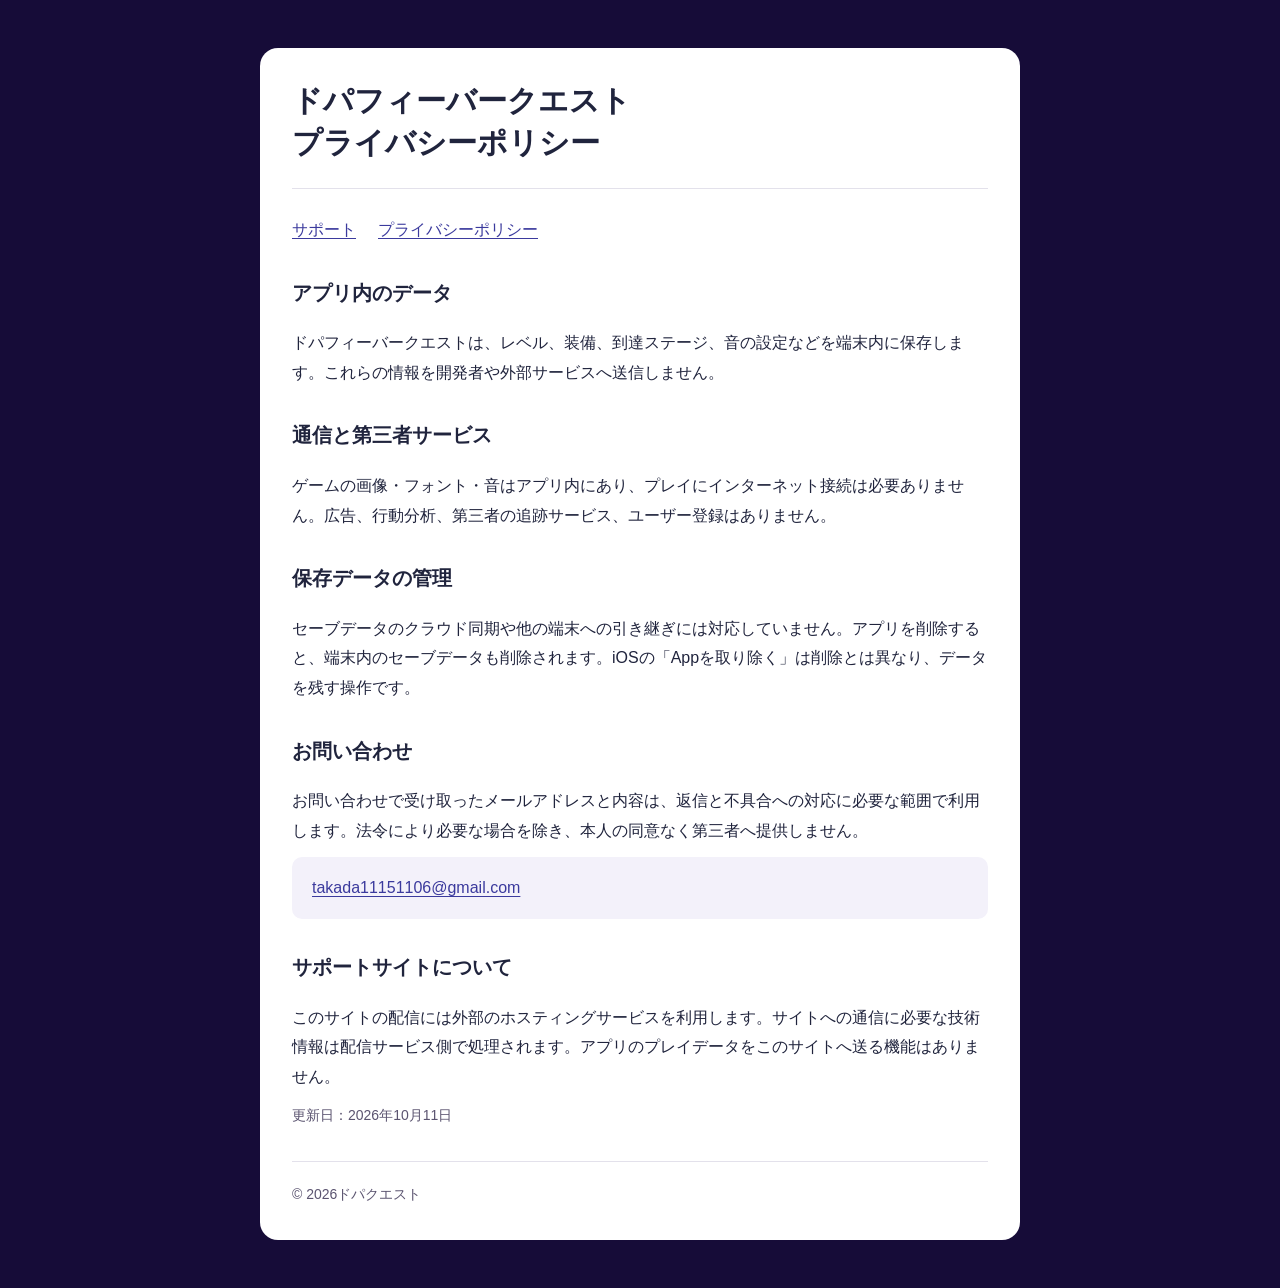
==== dopaquest/privacy.html @ db0bc522 "Add Dopaquest support and privacy pages" ====
<!doctype html>
<html lang="ja"><head><meta charset="utf-8"><meta name="viewport" content="width=device-width,initial-scale=1"><title>プライバシーポリシー | ドパフィーバークエスト</title><meta name="description" content="ドパフィーバークエストのサポートとプライバシーポリシー"><style>*{box-sizing:border-box}body{margin:0;background:#160c38;color:#20243d;font-family:-apple-system,BlinkMacSystemFont,"Hiragino Sans",Meiryo,sans-serif;line-height:1.85}main{max-width:760px;margin:48px auto;padding:32px;background:#fff;border-radius:18px}header{display:flex;gap:20px;align-items:center;border-bottom:1px solid #e3e1eb;padding-bottom:24px;margin-bottom:26px}header img{width:72px;height:72px;border-radius:16px}h1{font-size:clamp(22px,4vw,30px);line-height:1.4;margin:0}h2{font-size:20px;margin-top:30px}p{margin:12px 0}a{color:#3b3a9d;text-underline-offset:3px}nav{display:flex;gap:22px;flex-wrap:wrap;margin:24px 0}footer{color:#5b5470;border-top:1px solid #e3e1eb;margin-top:32px;padding-top:20px;font-size:14px}.small{font-size:14px;color:#5b5470}.contact{display:block;padding:16px 20px;background:#f3f1fa;border-radius:10px;overflow-wrap:anywhere}@media(max-width:600px){main{margin:16px;padding:24px 20px}header{gap:14px}header img{width:56px;height:56px}}</style></head><body><main><header><h1>ドパフィーバークエスト<br>プライバシーポリシー</h1></header><nav><a href="index.html">サポート</a><a href="privacy.html">プライバシーポリシー</a></nav><h2>アプリ内のデータ</h2>
<p>ドパフィーバークエストは、レベル、装備、到達ステージ、音の設定などを端末内に保存します。これらの情報を開発者や外部サービスへ送信しません。</p>
<h2>通信と第三者サービス</h2>
<p>ゲームの画像・フォント・音はアプリ内にあり、プレイにインターネット接続は必要ありません。広告、行動分析、第三者の追跡サービス、ユーザー登録はありません。</p>
<h2>保存データの管理</h2>
<p>セーブデータのクラウド同期や他の端末への引き継ぎには対応していません。アプリを削除すると、端末内のセーブデータも削除されます。iOSの「Appを取り除く」は削除とは異なり、データを残す操作です。</p>
<h2>お問い合わせ</h2>
<p>お問い合わせで受け取ったメールアドレスと内容は、返信と不具合への対応に必要な範囲で利用します。法令により必要な場合を除き、本人の同意なく第三者へ提供しません。</p>
<p class="contact"><a href="mailto:takada11151106@gmail.com">takada11151106@gmail.com</a></p>
<h2>サポートサイトについて</h2>
<p>このサイトの配信には外部のホスティングサービスを利用します。サイトへの通信に必要な技術情報は配信サービス側で処理されます。アプリのプレイデータをこのサイトへ送る機能はありません。</p>
<p class="small">更新日：2026年10月11日</p><footer>© 2026ドパクエスト</footer></main></body></html>
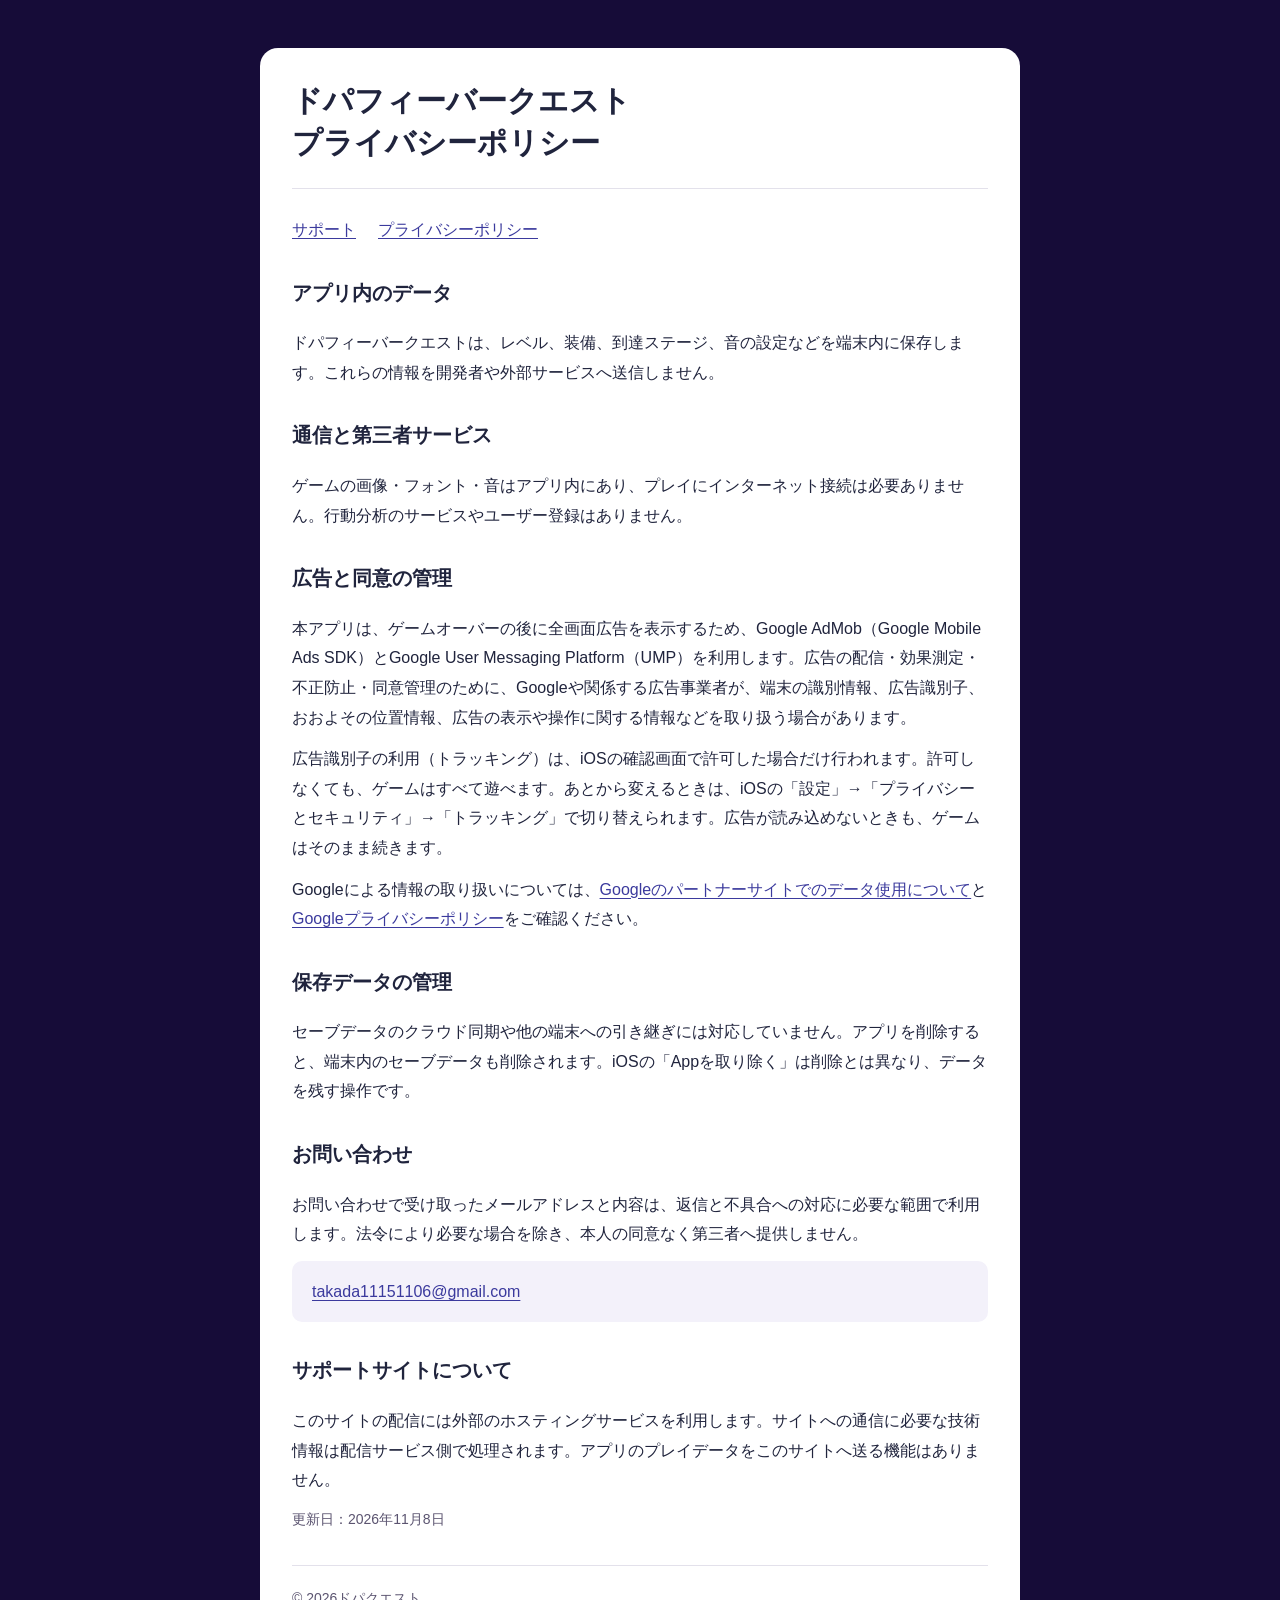
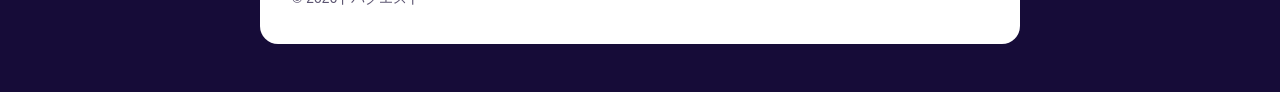
==== commit 0d8a3d78: "dopaquest: add AdMob section to privacy policy Co-Authored-By: Claude Opus 5.5 <noreply@anthropic.co" ====
--- a/dopaquest/privacy.html
+++ b/dopaquest/privacy.html
@@ -2,7 +2,11 @@
 <html lang="ja"><head><meta charset="utf-8"><meta name="viewport" content="width=device-width,initial-scale=1"><title>プライバシーポリシー | ドパフィーバークエスト</title><meta name="description" content="ドパフィーバークエストのサポートとプライバシーポリシー"><style>*{box-sizing:border-box}body{margin:0;background:#160c38;color:#20243d;font-family:-apple-system,BlinkMacSystemFont,"Hiragino Sans",Meiryo,sans-serif;line-height:1.85}main{max-width:760px;margin:48px auto;padding:32px;background:#fff;border-radius:18px}header{display:flex;gap:20px;align-items:center;border-bottom:1px solid #e3e1eb;padding-bottom:24px;margin-bottom:26px}header img{width:72px;height:72px;border-radius:16px}h1{font-size:clamp(22px,4vw,30px);line-height:1.4;margin:0}h2{font-size:20px;margin-top:30px}p{margin:12px 0}a{color:#3b3a9d;text-underline-offset:3px}nav{display:flex;gap:22px;flex-wrap:wrap;margin:24px 0}footer{color:#5b5470;border-top:1px solid #e3e1eb;margin-top:32px;padding-top:20px;font-size:14px}.small{font-size:14px;color:#5b5470}.contact{display:block;padding:16px 20px;background:#f3f1fa;border-radius:10px;overflow-wrap:anywhere}@media(max-width:600px){main{margin:16px;padding:24px 20px}header{gap:14px}header img{width:56px;height:56px}}</style></head><body><main><header><h1>ドパフィーバークエスト<br>プライバシーポリシー</h1></header><nav><a href="index.html">サポート</a><a href="privacy.html">プライバシーポリシー</a></nav><h2>アプリ内のデータ</h2>
 <p>ドパフィーバークエストは、レベル、装備、到達ステージ、音の設定などを端末内に保存します。これらの情報を開発者や外部サービスへ送信しません。</p>
 <h2>通信と第三者サービス</h2>
-<p>ゲームの画像・フォント・音はアプリ内にあり、プレイにインターネット接続は必要ありません。広告、行動分析、第三者の追跡サービス、ユーザー登録はありません。</p>
+<p>ゲームの画像・フォント・音はアプリ内にあり、プレイにインターネット接続は必要ありません。行動分析のサービスやユーザー登録はありません。</p>
+<h2>広告と同意の管理</h2>
+<p>本アプリは、ゲームオーバーの後に全画面広告を表示するため、Google AdMob（Google Mobile Ads SDK）とGoogle User Messaging Platform（UMP）を利用します。広告の配信・効果測定・不正防止・同意管理のために、Googleや関係する広告事業者が、端末の識別情報、広告識別子、おおよその位置情報、広告の表示や操作に関する情報などを取り扱う場合があります。</p>
+<p>広告識別子の利用（トラッキング）は、iOSの確認画面で許可した場合だけ行われます。許可しなくても、ゲームはすべて遊べます。あとから変えるときは、iOSの「設定」→「プライバシーとセキュリティ」→「トラッキング」で切り替えられます。広告が読み込めないときも、ゲームはそのまま続きます。</p>
+<p>Googleによる情報の取り扱いについては、<a href="https://policies.google.com/technologies/partner-sites?hl=ja">Googleのパートナーサイトでのデータ使用について</a>と<a href="https://policies.google.com/privacy?hl=ja">Googleプライバシーポリシー</a>をご確認ください。</p>
 <h2>保存データの管理</h2>
 <p>セーブデータのクラウド同期や他の端末への引き継ぎには対応していません。アプリを削除すると、端末内のセーブデータも削除されます。iOSの「Appを取り除く」は削除とは異なり、データを残す操作です。</p>
 <h2>お問い合わせ</h2>
@@ -10,4 +14,4 @@
 <p class="contact"><a href="mailto:takada11151106@gmail.com">takada11151106@gmail.com</a></p>
 <h2>サポートサイトについて</h2>
 <p>このサイトの配信には外部のホスティングサービスを利用します。サイトへの通信に必要な技術情報は配信サービス側で処理されます。アプリのプレイデータをこのサイトへ送る機能はありません。</p>
-<p class="small">更新日：2026年10月11日</p><footer>© 2026ドパクエスト</footer></main></body></html>
+<p class="small">更新日：2026年11月8日</p><footer>© 2026ドパクエスト</footer></main></body></html>
